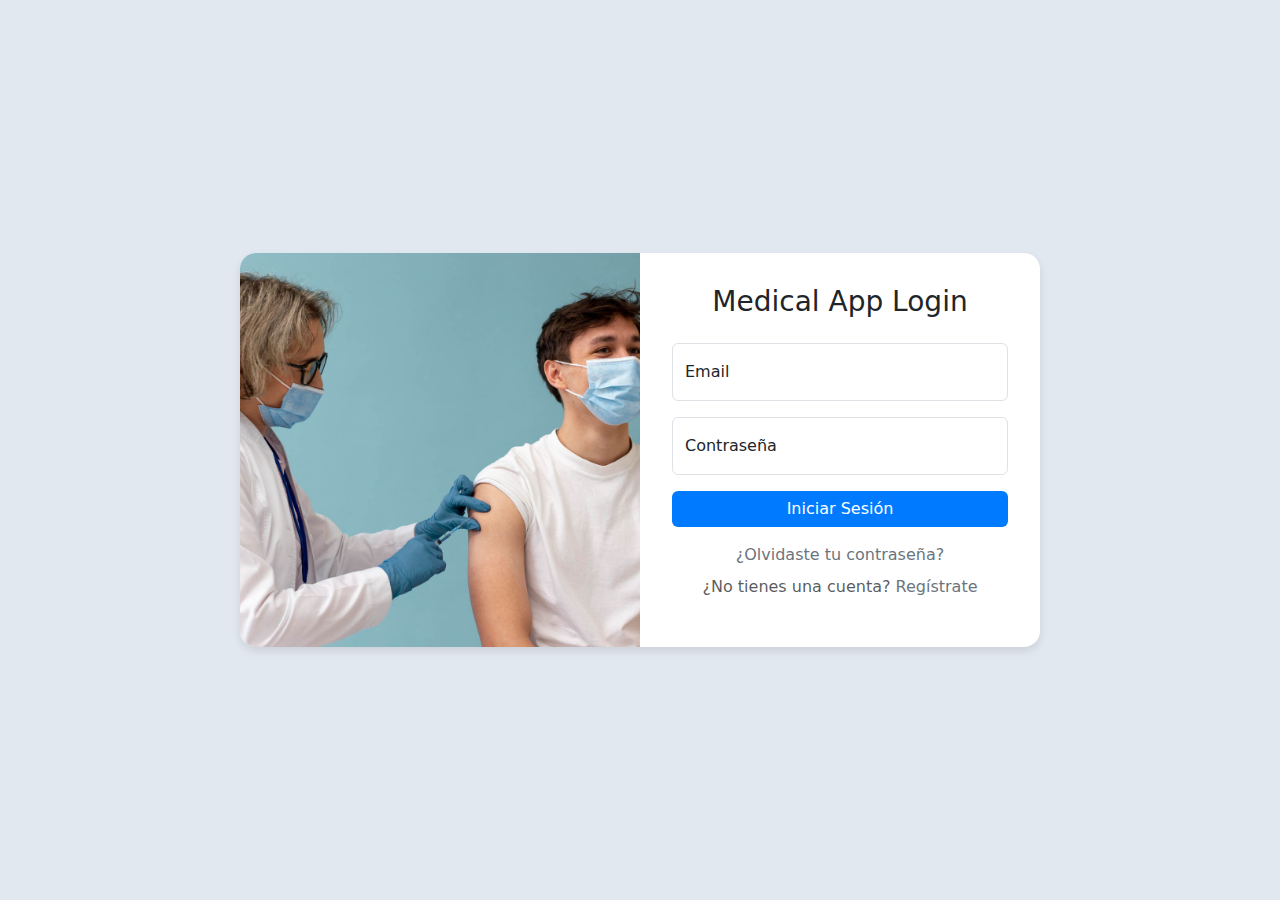
==== index.html @ 4ad68b3d "Update and rename login.html to index.html" ====
<!DOCTYPE html>
<html lang="es">
<head>
    <meta charset="UTF-8">
    <meta name="viewport" content="width=device-width, initial-scale=1.0">
    <title>Medical App - Login</title>
    <link href="https://cdn.jsdelivr.net/npm/bootstrap@5.3.0/dist/css/bootstrap.min.css" rel="stylesheet">
    <style>
        body, html {
            height: 100%;
            background: #E2E8F0;
        }
        .login-container {
            height: 100%;
            display: flex;
            align-items: center;
            justify-content: center;
        }
        .card {
            border: none;
            border-radius: 1rem;
            overflow: hidden;
            box-shadow: 0 4px 8px rgba(0,0,0,0.1);
        }
        .card-img-left {
            width: 100%;
            height: 100%;
            object-fit: cover;
        }
        .card-body {
            padding: 2rem;
        }
        .form-floating > .form-control:focus {
            border-color: #007bff;
            box-shadow: 0 0 0 0.2rem rgba(0,123,255,0.25);
        }
        .btn-primary {
            background: #007bff;
            border: none;
        }
        .btn-primary:hover {
            background: #0056b3;
        }
        .text-muted a {
            text-decoration: none;
            color: #6c757d;
        }
        .text-muted a:hover {
            color: #343a40;
        }
    </style>
</head>
<body>
    <div class="login-container">
        <div class="card" style="max-width: 800px;">
            <div class="row g-0">
                <div class="col-md-6">
                    <img src="login-card.jpg" alt="Imagen" class="card-img-left img-fluid object-fit-cover">
                </div>
                <div class="col-md-6">
                    <div class="card-body">
                        <h3 class="card-title text-center mb-4">Medical App Login</h3>
                        <form action="dashboard.html" method="GET">
                            <div class="form-floating mb-3">
                                <input type="email" class="form-control" id="email" placeholder="correo@dominio.com">
                                <label for="email">Email</label>
                            </div>
                            <div class="form-floating mb-3">
                                <input type="password" class="form-control" id="password" placeholder="Contraseña">
                                <label for="password">Contraseña</label>
                            </div>
                            <button type="submit" class="btn btn-primary w-100 mb-3">Iniciar Sesión</button>
                        </form>
                        <div class="text-center">
                            <p class="text-muted mb-2">
                                <a href="reset-password.html">¿Olvidaste tu contraseña?</a>
                            </p>
                            <p class="text-muted">
                                ¿No tienes una cuenta? <a href="register-user.html">Regístrate</a>
                            </p>
                        </div>
                    </div>
                </div>
            </div>
        </div>
    </div>
    <script src="https://cdn.jsdelivr.net/npm/bootstrap@5.3.0/dist/js/bootstrap.bundle.min.js"></script>
   
    
</body>
</html>
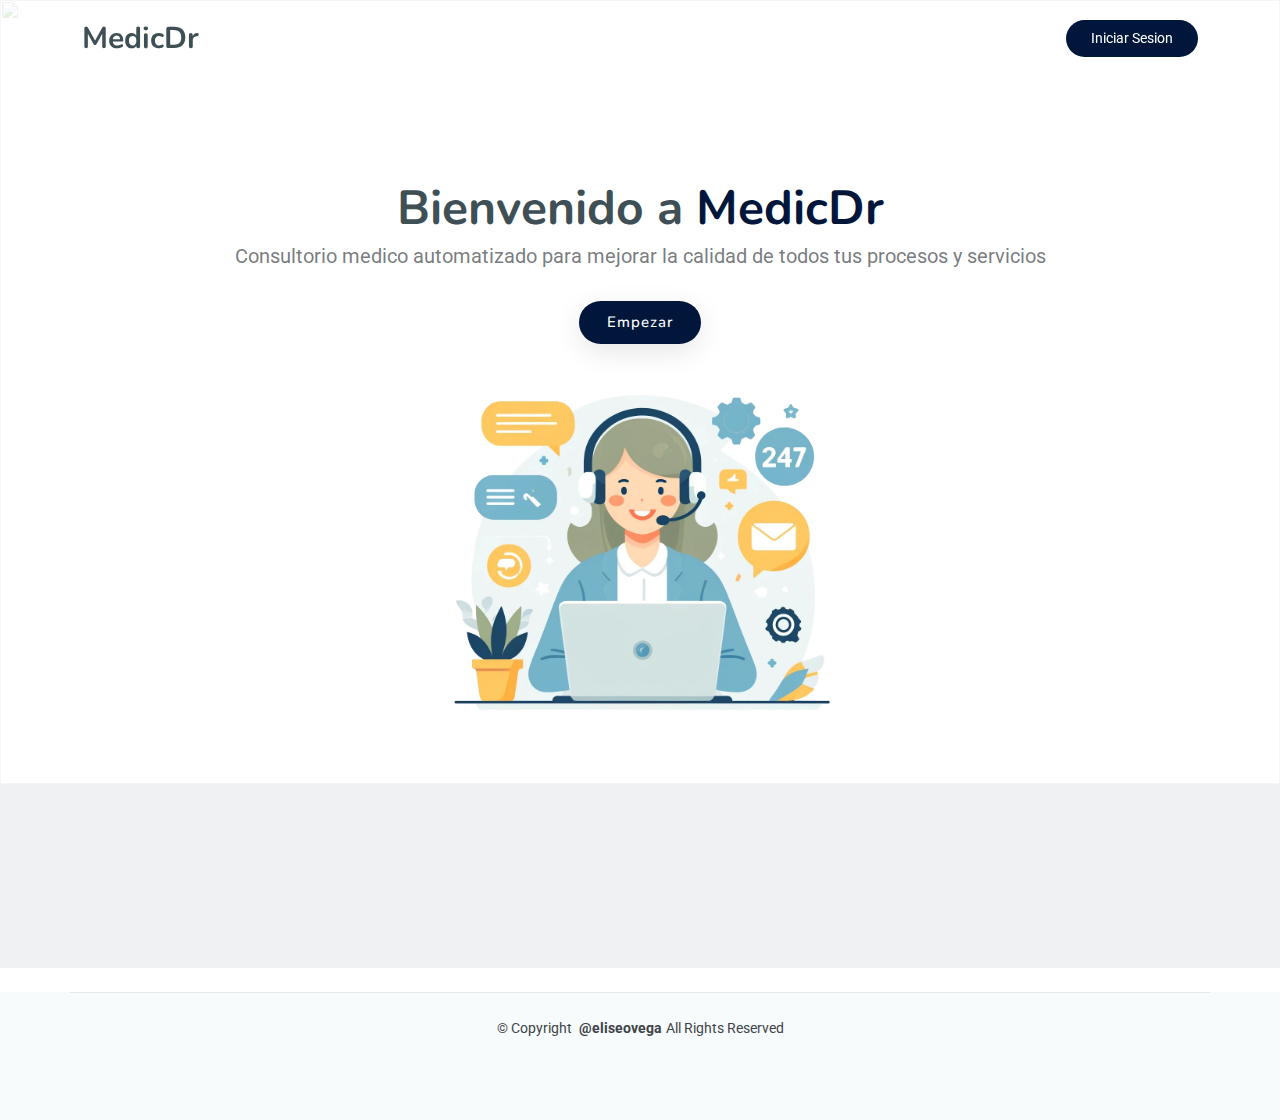
==== commit aa7d8d4c: "archivos html v3" ====
--- a/index.html
+++ b/index.html
@@ -1,91 +1,158 @@
-<!DOCTYPE html>
-<html lang="es">
-<head>
-    <meta charset="UTF-8">
-    <meta name="viewport" content="width=device-width, initial-scale=1.0">
-    <title>Medical App - Login</title>
-    <link href="https://cdn.jsdelivr.net/npm/bootstrap@5.3.0/dist/css/bootstrap.min.css" rel="stylesheet">
-    <style>
-        body, html {
-            height: 100%;
-            background: #E2E8F0;
-        }
-        .login-container {
-            height: 100%;
-            display: flex;
-            align-items: center;
-            justify-content: center;
-        }
-        .card {
-            border: none;
-            border-radius: 1rem;
-            overflow: hidden;
-            box-shadow: 0 4px 8px rgba(0,0,0,0.1);
-        }
-        .card-img-left {
-            width: 100%;
-            height: 100%;
-            object-fit: cover;
-        }
-        .card-body {
-            padding: 2rem;
-        }
-        .form-floating > .form-control:focus {
-            border-color: #007bff;
-            box-shadow: 0 0 0 0.2rem rgba(0,123,255,0.25);
-        }
-        .btn-primary {
-            background: #007bff;
-            border: none;
-        }
-        .btn-primary:hover {
-            background: #0056b3;
-        }
-        .text-muted a {
-            text-decoration: none;
-            color: #6c757d;
-        }
-        .text-muted a:hover {
-            color: #343a40;
-        }
-    </style>
-</head>
-<body>
-    <div class="login-container">
-        <div class="card" style="max-width: 800px;">
-            <div class="row g-0">
-                <div class="col-md-6">
-                    <img src="login-card.jpg" alt="Imagen" class="card-img-left img-fluid object-fit-cover">
-                </div>
-                <div class="col-md-6">
-                    <div class="card-body">
-                        <h3 class="card-title text-center mb-4">Medical App Login</h3>
-                        <form action="dashboard.html" method="GET">
-                            <div class="form-floating mb-3">
-                                <input type="email" class="form-control" id="email" placeholder="correo@dominio.com">
-                                <label for="email">Email</label>
-                            </div>
-                            <div class="form-floating mb-3">
-                                <input type="password" class="form-control" id="password" placeholder="Contraseña">
-                                <label for="password">Contraseña</label>
-                            </div>
-                            <button type="submit" class="btn btn-primary w-100 mb-3">Iniciar Sesión</button>
-                        </form>
-                        <div class="text-center">
-                            <p class="text-muted mb-2">
-                                <a href="reset-password.html">¿Olvidaste tu contraseña?</a>
-                            </p>
-                            <p class="text-muted">
-                                ¿No tienes una cuenta? <a href="register-user.html">Regístrate</a>
-                            </p>
-                        </div>
-                    </div>
-                </div>
-            </div>
-        </div>
-    </div>
-    <script src="https://cdn.jsdelivr.net/npm/bootstrap@5.3.0/dist/js/bootstrap.bundle.min.js"></script>
-   
-    
-</body>
-</html>
+<!DOCTYPE html>
+<html lang="es">
+
+<head>
+  <meta charset="utf-8">
+  <meta content="width=device-width, initial-scale=1.0" name="viewport">
+  <title>MedicDr</title>
+  <meta content="" name="description">
+  <meta content="" name="keywords">
+
+  <!-- Favicons -->
+  <link href="assets/img/favicon.png" rel="icon">
+  <link href="assets/img/apple-touch-icon.png" rel="apple-touch-icon">
+
+  <!-- Fonts -->
+  <link href="https://fonts.googleapis.com" rel="preconnect">
+  <link href="https://fonts.gstatic.com" rel="preconnect" crossorigin>
+  <link href="https://fonts.googleapis.com/css2?family=Roboto:ital,wght@0,100;0,300;0,400;0,500;0,700;0,900;1,100;1,300;1,400;1,500;1,700;1,900&family=Inter:wght@100;200;300;400;500;600;700;800;900&family=Nunito:ital,wght@0,200;0,300;0,400;0,500;0,600;0,700;0,800;0,900;1,200;1,300;1,400;1,500;1,600;1,700;1,800;1,900&display=swap" rel="stylesheet">
+
+  <!-- Vendor CSS Files -->
+  <link href="assets/vendor/bootstrap/css/bootstrap.min.css" rel="stylesheet">
+  <link href="assets/vendor/bootstrap-icons/bootstrap-icons.css" rel="stylesheet">
+  <link href="assets/vendor/aos/aos.css" rel="stylesheet">
+  <link href="assets/vendor/glightbox/css/glightbox.min.css" rel="stylesheet">
+  <link href="assets/vendor/swiper/swiper-bundle.min.css" rel="stylesheet">
+
+  <!-- Main CSS File -->
+  <link href="assets/css/main.css" rel="stylesheet">
+
+  
+</head>
+
+<body class="index-page">
+
+  <header id="header" class="header d-flex align-items-center fixed-top">
+    <div class="container-fluid container-xl position-relative d-flex align-items-center">
+
+      <a href="index.html" class="logo d-flex align-items-center me-auto">
+        
+        <h1 class="sitename">MedicDr</h1>
+      </a>
+
+      <nav id="navmenu" class="navmenu">
+       
+        <i class="mobile-nav-toggle d-xl-none bi bi-list"></i>
+      </nav>
+
+      <a class="btn-getstarted" href="login.html">Iniciar Sesion</a>
+
+    </div>
+  </header>
+
+  <main class="main">
+
+    <!-- Hero Section -->
+    <section id="hero" class="hero section">
+      <div class="hero-bg">
+        <img src="assets/img/hero-bg-light.webp" alt="">
+      </div>
+      <div class="container text-center">
+        <div class="d-flex flex-column justify-content-center align-items-center">
+          <h1 data-aos="fade-up">Bienvenido a <span>MedicDr</span></h1>
+          <p data-aos="fade-up" data-aos-delay="100">Consultorio medico automatizado para mejorar la calidad de todos tus procesos y servicios<br></p>
+          <div class="d-flex" data-aos="fade-up" data-aos-delay="200">
+            <a href="login.html" class="btn-get-started">Empezar</a>
+            
+          </div>
+          <img src="assets/img/hero-services-img.webp" class="img-fluid hero-img" alt="" data-aos="zoom-out" data-aos-delay="300" width="400px">
+        </div>
+      </div>
+
+    </section><!-- /Hero Section -->
+
+    <!-- Featured Services Section -->
+    <section id="featured-services" class="featured-services section">
+
+      <div class="container">
+
+        <div class="row gy-4">
+
+          <div class="col-xl-4 col-lg-6" data-aos="fade-up" data-aos-delay="100">
+            <div class="service-item d-flex">
+              <div class="icon flex-shrink-0"><img src="img/icon-1.svg" width="48px"></div>
+              <div>
+                <h4 class="title"><a href="#" class="stretched-link">Pacientes</a></h4>
+                <p class="description">Voluptatum deleniti atque corrupti quos dolores et quas molestias excepturi</p>
+              </div>
+            </div>
+          </div>
+          <!-- End Service Item -->
+
+          <div class="col-xl-4 col-lg-6" data-aos="fade-up" data-aos-delay="200">
+            <div class="service-item d-flex">
+              <div class="icon flex-shrink-0"><img src="img/icon-2.svg" width="48px"></div>
+              <div>
+                <h4 class="title"><a href="#" class="stretched-link">Personal Medico</a></h4>
+                <p class="description">Minim veniam, quis nostrud exercitation ullamco laboris nisi ut aliquip exa</p>
+              </div>
+            </div>
+          </div><!-- End Service Item -->
+
+          <div class="col-xl-4 col-lg-6" data-aos="fade-up" data-aos-delay="300">
+            <div class="service-item d-flex">
+              <div class="icon flex-shrink-0"><img src="img/icon-3.svg" width="48px"></div>
+              <div>
+                <h4 class="title"><a href="#" class="stretched-link">Especialistas</a></h4>
+                <p class="description">Duis aute irure dolor in reprehenderit in voluptate velit esse cillum</p>
+              </div>
+            </div>
+          </div><!-- End Service Item -->
+
+        </div>
+
+      </div>
+
+    </section><!-- /Featured Services Section -->
+
+    
+
+  
+
+   
+
+  </main>
+
+  <footer id="footer" class="footer position-relative light-background">
+
+    
+
+    <div class="container copyright text-center mt-4">
+      <p>© <span>Copyright</span> <strong class="px-1 sitename">@eliseovega</strong><span>All Rights Reserved</span></p>
+      <div class="credits">
+        
+        
+      </div>
+    </div>
+
+  </footer>
+
+  <!-- Scroll Top -->
+  <a href="#" id="scroll-top" class="scroll-top d-flex align-items-center justify-content-center"><i class="bi bi-arrow-up-short"></i></a>
+
+  <!-- Preloader -->
+  <div id="preloader"></div>
+
+  <!-- Vendor JS Files -->
+  <script src="assets/vendor/bootstrap/js/bootstrap.bundle.min.js"></script>
+  <script src="assets/vendor/php-email-form/validate.js"></script>
+  <script src="assets/vendor/aos/aos.js"></script>
+  <script src="assets/vendor/glightbox/js/glightbox.min.js"></script>
+  <script src="assets/vendor/swiper/swiper-bundle.min.js"></script>
+
+  <!-- Main JS File -->
+  <script src="assets/js/main.js"></script>
+
+</body>
+
+</html>